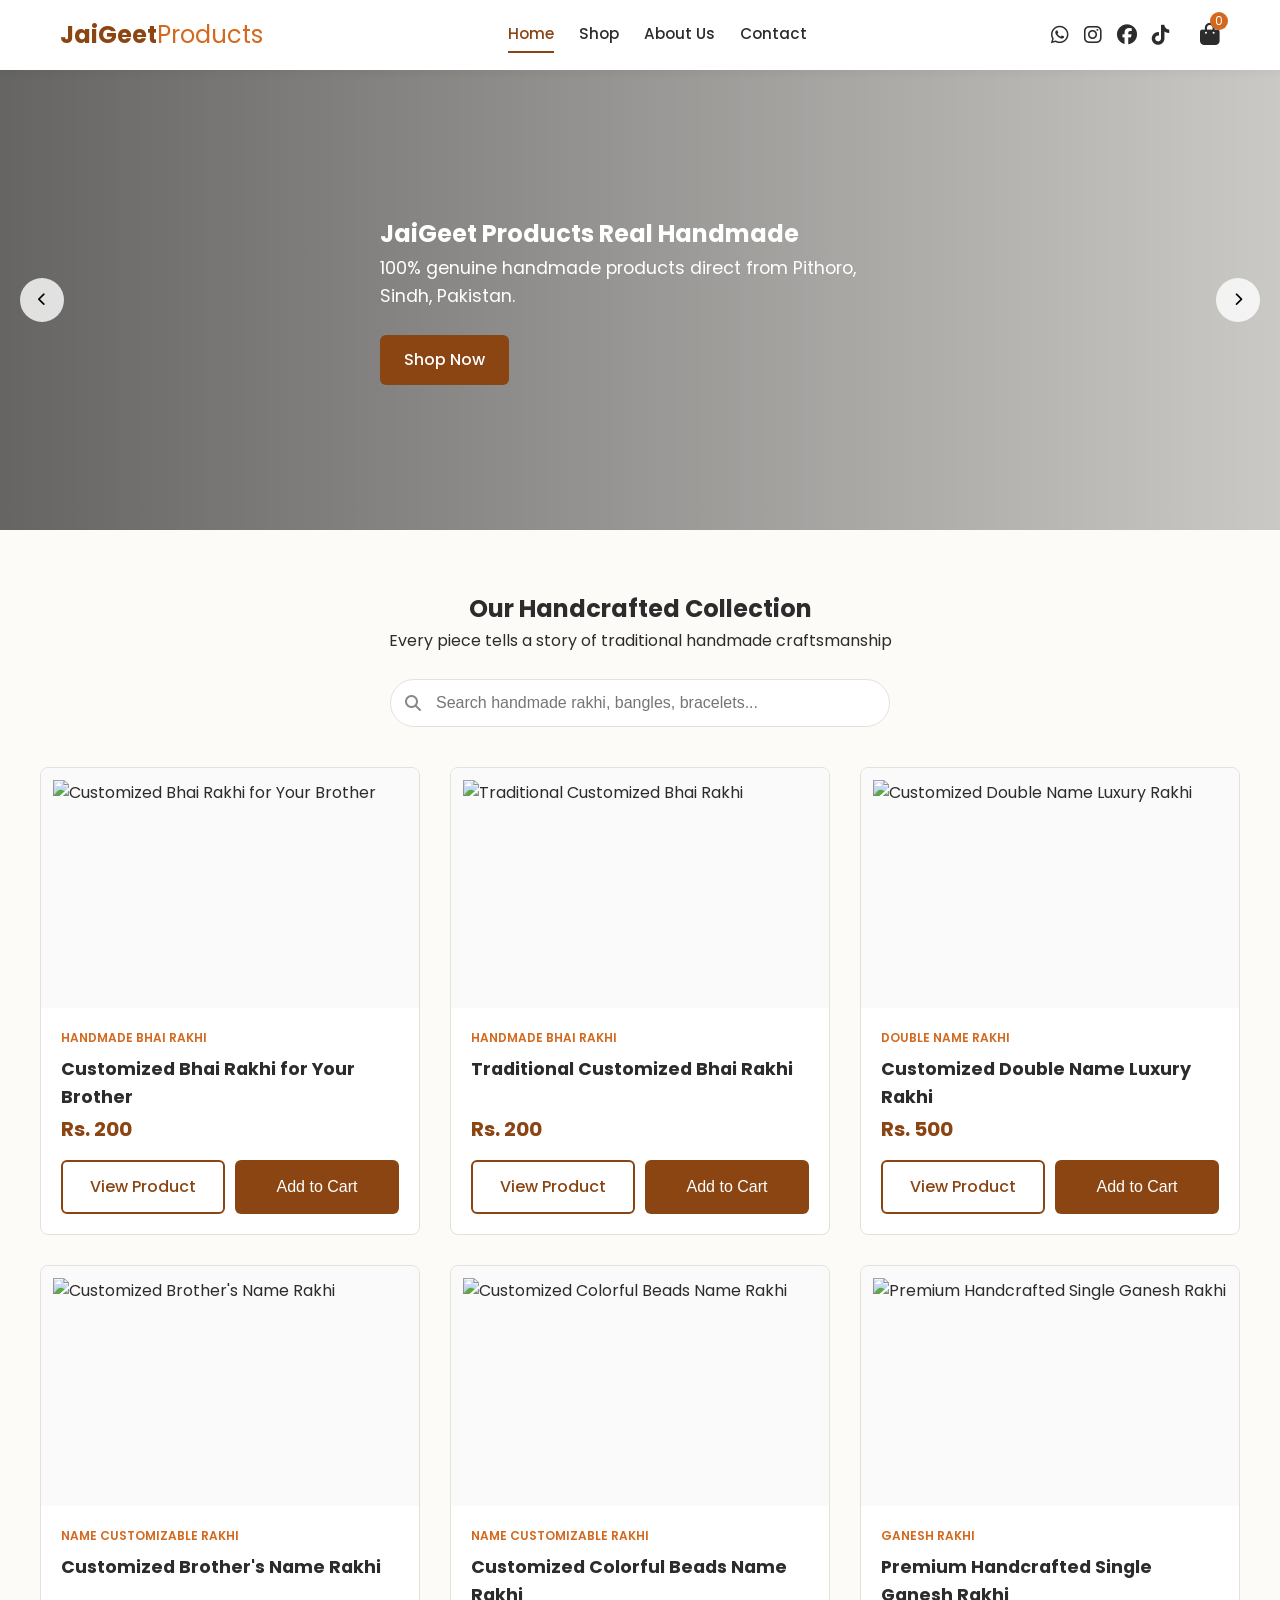
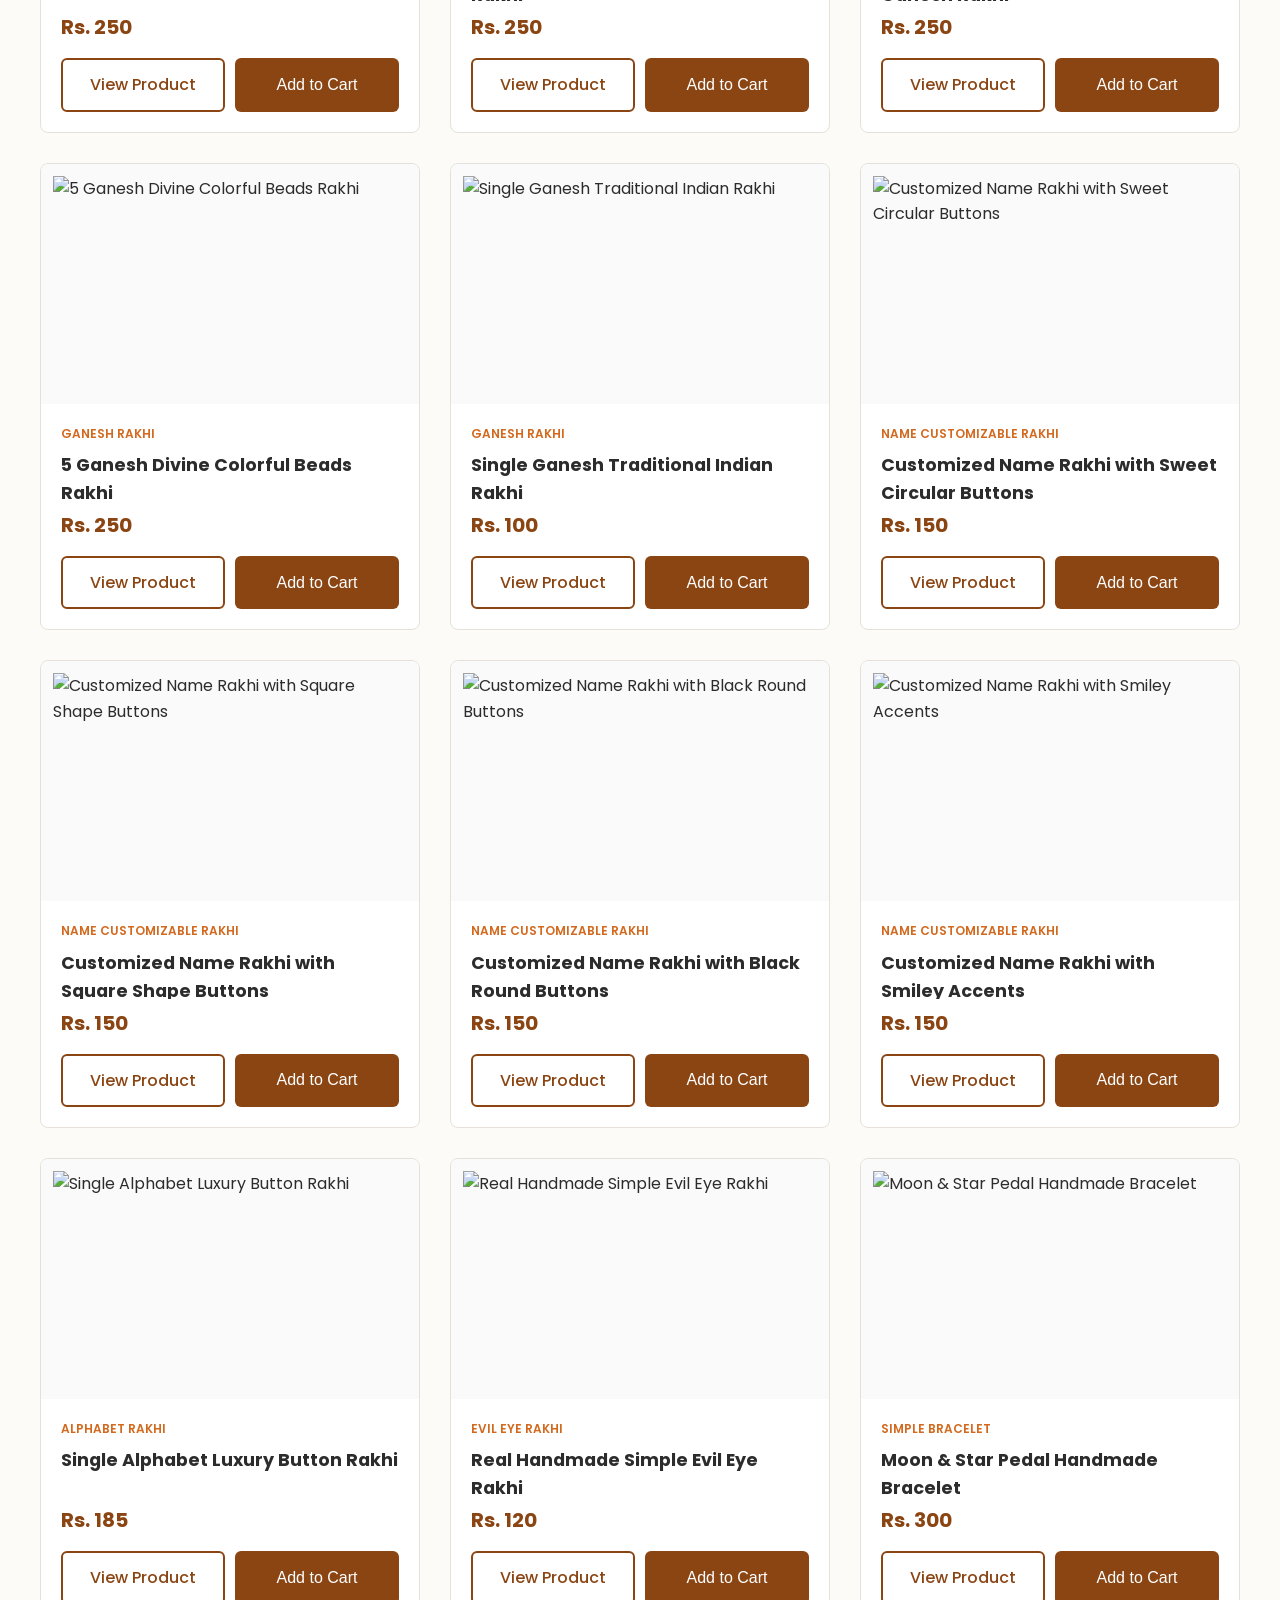
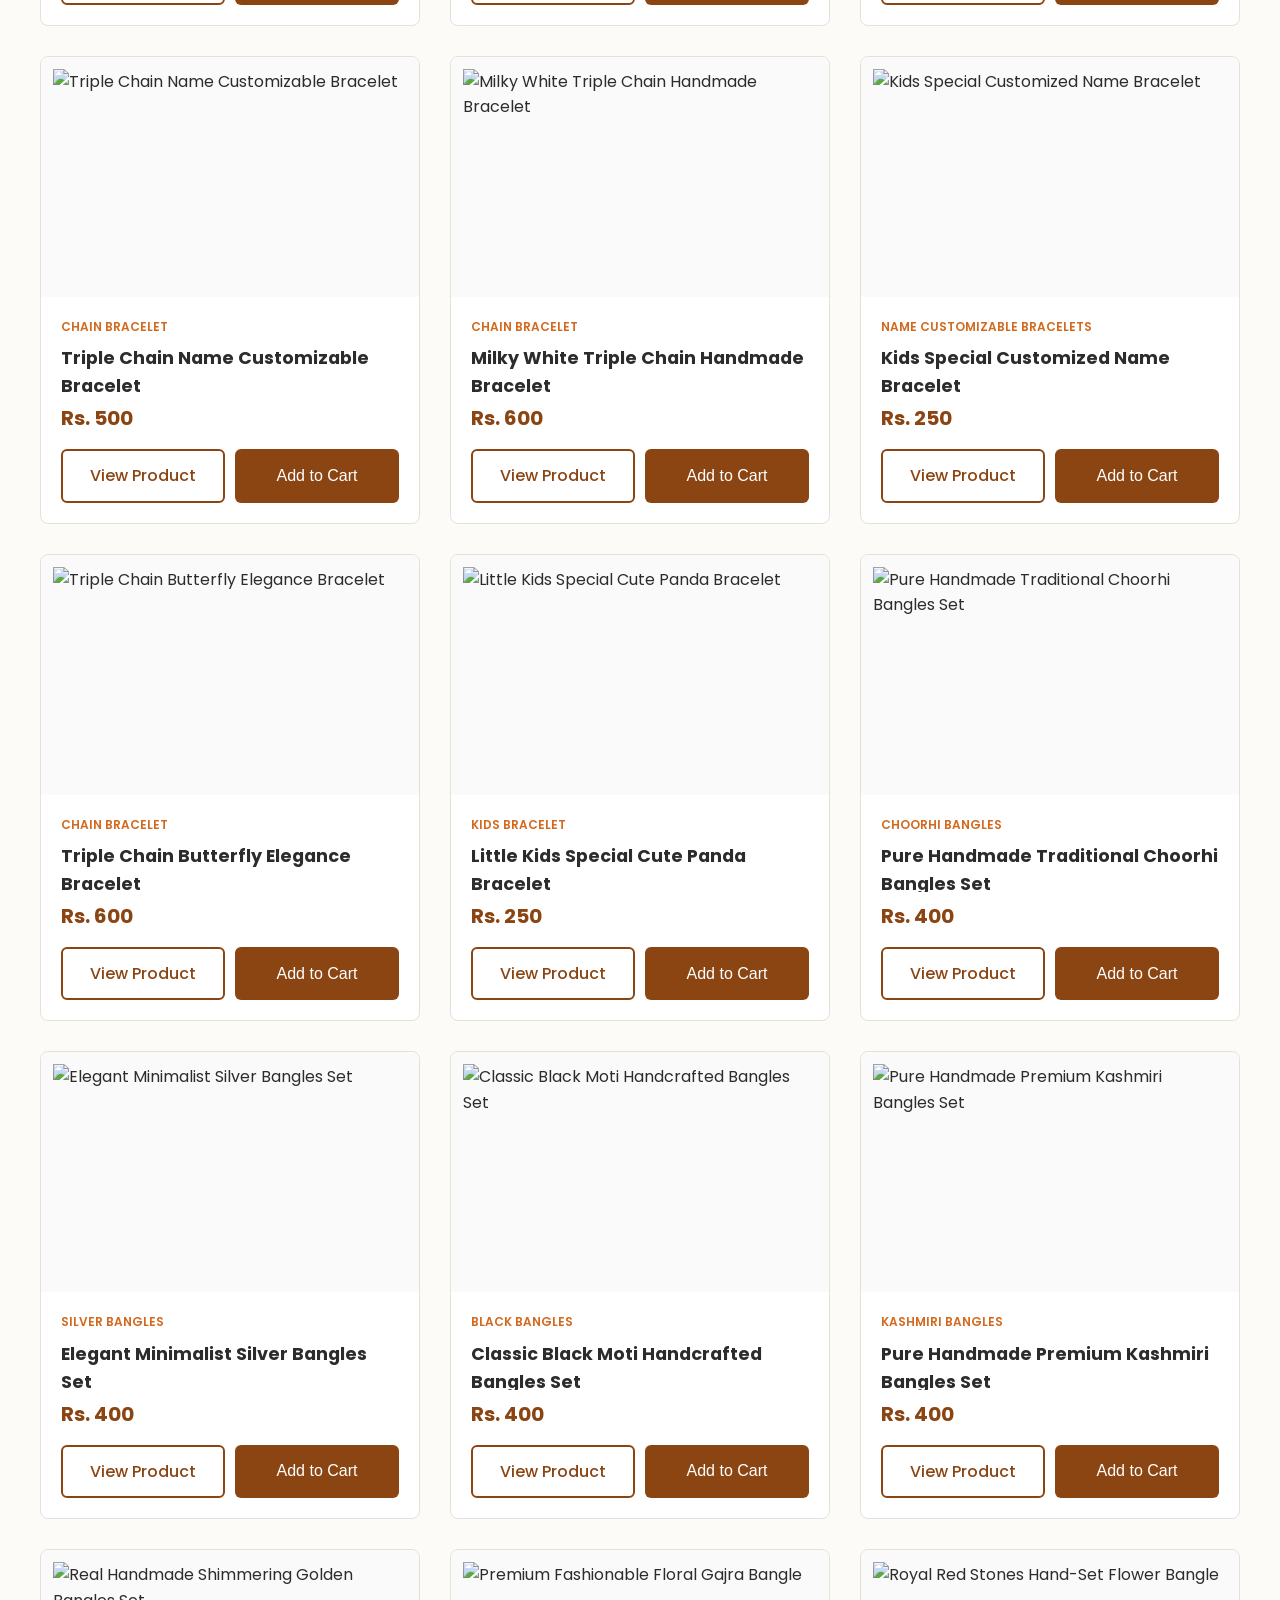
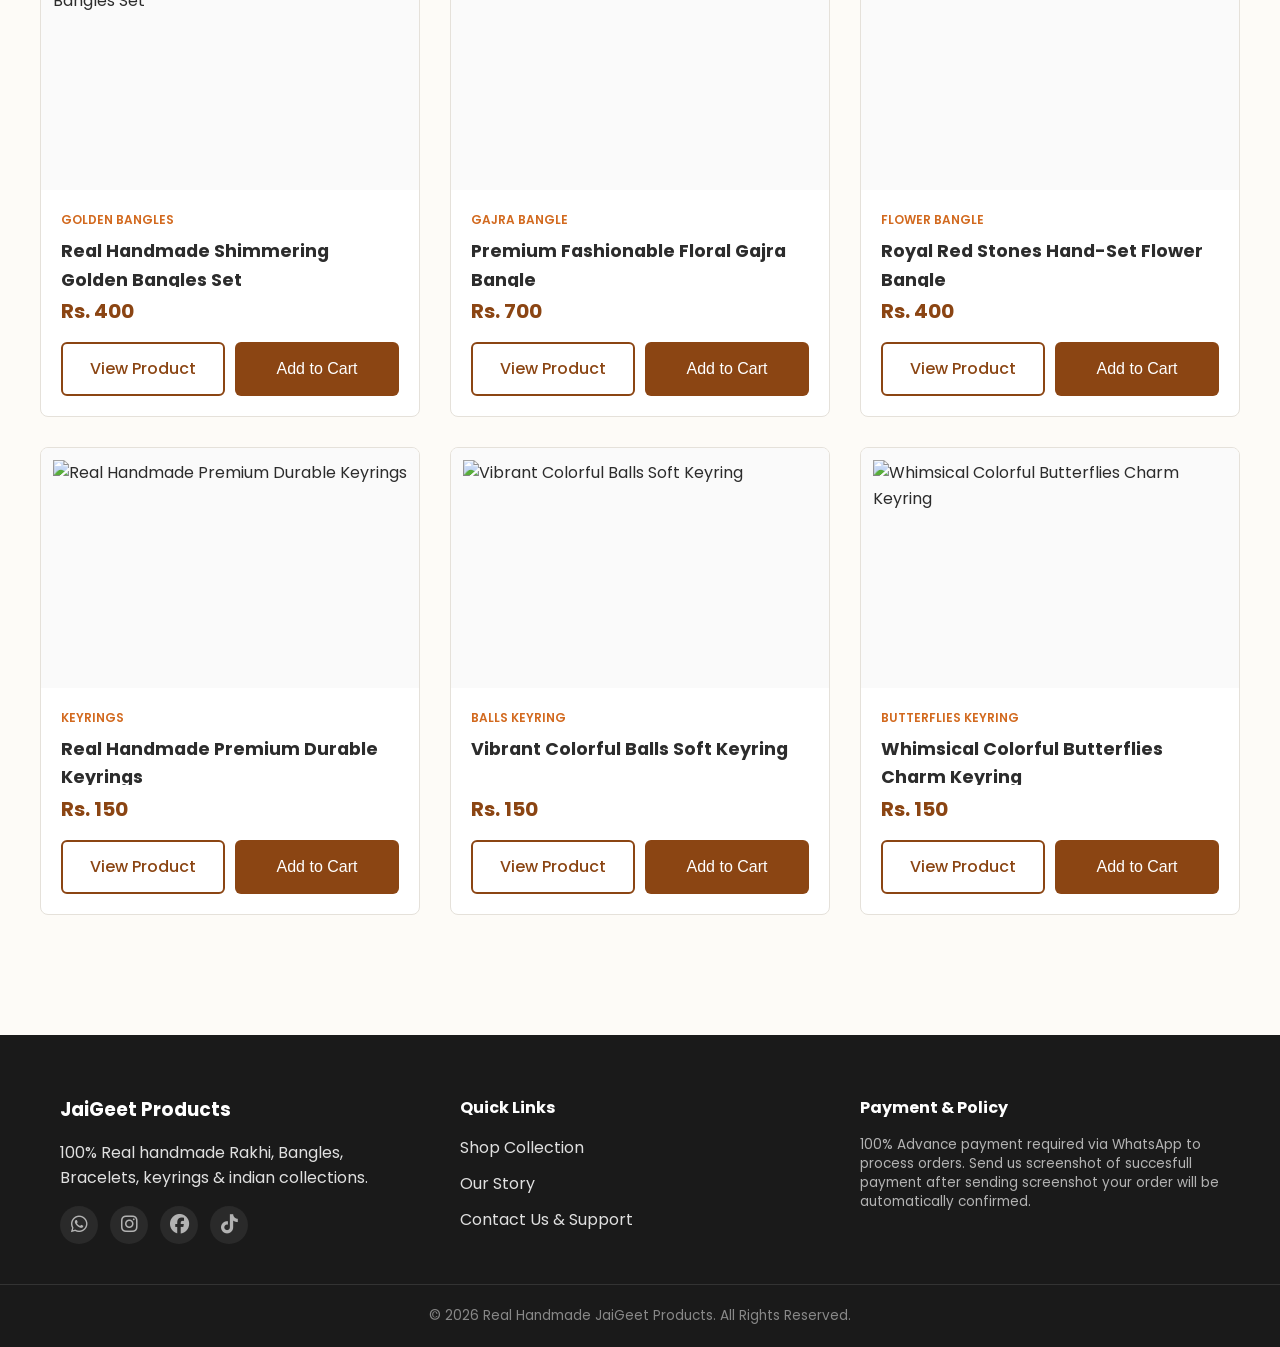
==== index.html @ 89ca619e "Add files via upload" ====
<!DOCTYPE html>
<html lang="en">
<head>
    <meta charset="UTF-8">
    <meta name="viewport" content="width=device-width, initial-scale=1.0">
    <meta name="description" content="JaiGeet Products offers handmade Rakhi, custom bracelets, bangles and keyrings. Order personalized gifts online with high-quality craftsmanship and unique designs.">
    <meta name="keywords" content="JaiGeet Products, Rakhi, Handmade Rakhi, Custom Rakhi, Personalized Rakhi, Rakhi Online, Bracelet, Handmade Bracelet, Name Bracelet, Custom Bracelet, Bangles, Handmade Bangles, Keyring, Custom Keyring, Gift Items, Raksha Bandhan Gifts, Friendship Bracelet, Online Shopping Pakistan, Handmade Gifts Pakistan, JaiGeet">
    <title>JaiGeet Products | Real handmade products</title>
    <!-- Google Fonts & Font Awesome Icons -->
    <link rel="preconnect" href="https://fonts.googleapis.com">
    <link rel="preconnect" href="https://fonts.gstatic.com" crossorigin>
    <link href="https://fonts.googleapis.com/css2?family=Poppins:wght@300;400;500;600;700&display=swap" rel="stylesheet">
    <link rel="stylesheet" href="https://cdnjs.cloudflare.com/ajax/libs/font-awesome/6.4.0/css/all.min.css">
    <link rel="stylesheet" href="style.css">
</head>
<body>

    <!-- Main Navigation Header -->
    <header class="main-header">
        <div class="container nav-container">
            <a href="index.html" class="logo">JaiGeet<span>Products</span></a>
            
            <nav class="nav-menu" id="navMenu">
                <a href="index.html" class="nav-link active">Home</a>
                <a href="index.html#shop-section" class="nav-link">Shop</a>
                <a href="about.html" class="nav-link">About Us</a>
                <a href="contact.html" class="nav-link">Contact</a>
            </nav>

            <div class="header-actions">
                <!-- Social Media Tracking Icons -->
                <div class="header-socials">
                    <a href="https://wa.me/923362759713" target="_blank" aria-label="WhatsApp"><i class="fa-brands fa-whatsapp"></i></a>
                    <a href="https://www.instagram.com/jaigeet_products/" target="_blank" aria-label="Instagram"><i class="fa-brands fa-instagram"></i></a>
                    <a href="https://www.facebook.com/@jaigeet_products/" target="_blank" aria-label="Facebook"><i class="fa-brands fa-facebook"></i></a>
                    <a href="https://www.tiktok.com/@jaigeet_products/" target="_blank" aria-label="TikTok"><i class="fa-brands fa-tiktok"></i></a>
                </div>

                <a href="cart.html" class="cart-icon-btn" aria-label="View Cart">
                    <i class="fa-solid fa-bag-shopping"></i>
                    <span class="cart-counter" id="cartCounter">0</span>
                </a>
                <button class="mobile-toggle" id="mobileToggle" aria-label="Toggle Menu">
                    <i class="fa-solid fa-bars"></i>
                </button>
            </div>
        </div>
    </header>

    <!-- Main Dynamic Banner & Grid Section -->
    <main>
        <!-- Hero Slider Section -->
        <section class="hero-slider">
            <div class="slider-container" id="sliderContainer"></div>
            <button class="slider-btn prev-btn" id="prevSlide" aria-label="Previous Slide"><i class="fa-solid fa-chevron-left"></i></button>
            <button class="slider-btn next-btn" id="nextSlide" aria-label="Next Slide"><i class="fa-solid fa-chevron-right"></i></button>
        </section>

        <!-- Products Showroom Section -->
        <section id="shop-section" class="products-section container">
            <div class="section-header">
                <h1>Our Handcrafted Collection</h1>
                <p>Every piece tells a story of traditional handmade craftsmanship</p>
                <div class="search-wrapper">
                    <i class="fa-solid fa-magnifying-glass search-icon"></i>
                    <input type="text" id="searchBar" placeholder="Search handmade rakhi, bangles, bracelets...">
                </div>
            </div>
            
            <div class="products-grid" id="productsGrid"></div>
        </section>
    </main>

    <!-- Global Footer Component -->
    <footer class="main-footer">
        <div class="container footer-grid">
            <div>
                <h3>JaiGeet Products</h3>
                <p>100% Real handmade Rakhi, Bangles, Bracelets, keyrings & indian collections.</p>
                <div class="footer-socials">
                    <a href="https://wa.me/923362759713" target="_blank" aria-label="WhatsApp"><i class="fa-brands fa-whatsapp"></i></a>
                    <a href="https://www.instagram.com/jaigeet_products/" target="_blank" aria-label="Instagram"><i class="fa-brands fa-instagram"></i></a>
                    <a href="https://www.facebook.com/@jaigeet_products/" target="_blank" aria-label="Facebook"><i class="fa-brands fa-facebook"></i></a>
                    <a href="https://www.tiktok.com/@jaigeet_products/" target="_blank" aria-label="TikTok"><i class="fa-brands fa-tiktok"></i></a>
                </div>
            </div>
            <div>
                <h4>Quick Links</h4>
                <ul class="footer-links">
                    <li><a href="index.html">Shop Collection</a></li>
                    <li><a href="about.html">Our Story</a></li>
                    <li><a href="contact.html">Contact Us & Support</a></li>
                </ul>
            </div>
            <div>
                <h4>Payment & Policy</h4>
                <p style="font-size: 0.85rem; color: #b3b3b3; line-height: 1.4;">100% Advance payment required via WhatsApp to process orders. Send us screenshot of succesfull payment after sending screenshot your order will be automatically confirmed.</p>
            </div>
        </div>
        <div class="footer-bottom">
            <p>&copy; 2026 Real Handmade JaiGeet Products. All Rights Reserved.</p>
        </div>
    </footer>

    <script src="script.js"></script>
</body>
</html>
---- style.css ----
/* --- Global Reset & Design Tokens --- */
:root {
    --primary-color: #8B4513;     
    --accent-color: #D2691E;      
    --dark-color: #2C2C2C;        
    --light-bg: #FDFBF7;          
    --white: #FFFFFF;
    --gray-border: #E5E1DA;
    --success-green: #25D366;     
    --font-family: 'Poppins', sans-serif;
    --transition: all 0.3s ease;
}

* {
    margin: 0;
    padding: 0;
    box-sizing: border-box;
}

body {
    font-family: var(--font-family);
    background-color: var(--light-bg);
    color: var(--dark-color);
    line-height: 1.6;
    overflow-x: hidden;
}

.container {
    width: 100%;
    max-width: 1200px;
    margin: 0 auto;
    padding: 0 20px;
}

a { text-decoration: none; color: inherit; }
img { max-width: 100%; display: block; }

/* --- Global UI Buttons --- */
.btn {
    display: inline-flex;
    align-items: center;
    justify-content: center;
    gap: 10px;
    padding: 12px 24px;
    font-size: 1rem;
    font-weight: 500;
    border-radius: 6px;
    border: none;
    cursor: pointer;
    transition: var(--transition);
    min-height: 48px;
    width: 100%;
}

.btn-primary { background-color: var(--primary-color); color: var(--white); }
.btn-primary:hover { background-color: var(--accent-color); }
.btn-outline { background-color: transparent; border: 2px solid var(--primary-color); color: var(--primary-color); }
.btn-outline:hover { background-color: var(--primary-color); color: var(--white); }

/* --- Social Media Branding Setup --- */
.header-socials { display: flex; gap: 15px; margin-right: 15px; }
.header-socials a { font-size: 1.25rem; color: var(--dark-color); transition: var(--transition); }
.header-socials a:hover .fa-whatsapp { color: #25D366; }
.header-socials a:hover .fa-instagram { color: #E1306C; }
.header-socials a:hover .fa-facebook { color: #1877F2; }
.header-socials a:hover .fa-tiktok { color: #000000; }

.footer-socials { display: flex; gap: 12px; margin-top: 15px; }
.footer-socials a {
    font-size: 1.2rem; color: #b3b3b3; transition: var(--transition);
    background: #2a2a2a; width: 38px; height: 38px;
    display: flex; align-items: center; justify-content: center; border-radius: 50%;
}
.footer-socials a:hover { color: var(--white); transform: translateY(-3px); }
.footer-socials a:hover .fa-whatsapp { background-color: #25D366; color: white; }
.footer-socials a:hover .fa-instagram { background-color: #E1306C; color: white; }
.footer-socials a:hover .fa-facebook { background-color: #1877F2; color: white; }
.footer-socials a:hover .fa-tiktok { background-color: #000000; color: white; }

/* --- Navigation Layout --- */
.main-header { background-color: var(--white); box-shadow: 0 2px 10px rgba(0,0,0,0.05); position: sticky; top: 0; z-index: 1000; }
.nav-container { display: flex; align-items: center; justify-content: space-between; height: 70px; }
.logo { font-size: 1.5rem; font-weight: 700; color: var(--primary-color); }
.logo span { color: var(--accent-color); font-weight: 400; }
.nav-menu { display: flex; gap: 25px; }
.nav-link { font-size: 0.95rem; font-weight: 500; color: var(--dark-color); padding: 5px 0; }
.nav-link.active, .nav-link:hover { color: var(--primary-color); border-bottom: 2px solid var(--primary-color); }
.header-actions { display: flex; align-items: center; gap: 15px; }
.cart-icon-btn { background: transparent; border: none; font-size: 1.4rem; position: relative; cursor: pointer; }
.cart-counter { position: absolute; top: -5px; right: -8px; background-color: var(--accent-color); color: var(--white); font-size: 0.75rem; width: 18px; height: 18px; border-radius: 50%; display: flex; align-items: center; justify-content: center; }
.mobile-toggle { display: none; background: transparent; border: none; font-size: 1.4rem; cursor: pointer; }

/* --- Hero Auto Slider --- */
.hero-slider { position: relative; width: 100%; height: 460px; overflow: hidden; }
.slider-container { width: 100%; height: 100%; display: flex; transition: transform 0.5s ease-in-out; }
.slide { min-width: 100%; height: 100%; position: relative; background-size: cover; background-position: center; display: flex; align-items: center; }
.slide-overlay { position: absolute; top: 0; left: 0; width: 100%; height: 100%; background: linear-gradient(to right, rgba(0,0,0,0.6), rgba(0,0,0,0.2)); }
.slide-content { position: relative; z-index: 10; color: var(--white); padding: 0 40px; max-width: 600px; margin: 0 auto; }
.slide-content h1 { font-size: 2.8rem; line-height: 1.2; margin-bottom: 15px; }
.slide-content p { font-size: 1.1rem; margin-bottom: 25px; }
.slide-content .btn { width: max-content; }
.slider-btn { position: absolute; top: 50%; transform: translateY(-50%); background-color: rgba(255,255,255,0.8); border: none; width: 44px; height: 44px; border-radius: 50%; display: flex; align-items: center; justify-content: center; cursor: pointer; z-index: 20; }
.prev-btn { left: 20px; } .next-btn { right: 20px; }

/* --- Products Showcase Card Mechanics --- */
.products-section { padding: 60px 0; }
.section-header { text-align: center; margin-bottom: 40px; }
.section-header h2 { font-size: 2rem; color: var(--primary-color); }
.search-wrapper { position: relative; max-width: 500px; margin: 25px auto 0 auto; }
.search-icon { position: absolute; left: 15px; top: 50%; transform: translateY(-50%); color: #888; }
.search-wrapper input { width: 100%; padding: 14px 15px 14px 45px; border: 1px solid var(--gray-border); border-radius: 30px; outline: none; font-size: 1rem; }
.products-grid { display: grid; grid-template-columns: repeat(auto-fill, minmax(280px, 1fr)); gap: 30px; margin-top: 30px; }
.product-card { background: var(--white); border: 1px solid var(--gray-border); border-radius: 8px; overflow: hidden; display: flex; flex-direction: column; transition: var(--transition); }
.product-card:hover { transform: translateY(-5px); box-shadow: 0 10px 20px rgba(0,0,0,0.05); }

/* FIXED: Image minimized, perfectly contained, and padding added to prevent clipping */
.product-card-img { 
    width: 100%; 
    height: 240px; 
    object-fit: contain; 
    background-color: #fafafa;
    padding: 12px;
}

.product-card-body { padding: 20px; display: flex; flex-direction: column; flex-grow: 1; }
.product-card-tag { font-size: 0.75rem; text-transform: uppercase; color: var(--accent-color); font-weight: 600; }
.product-card-title { font-size: 1.1rem; margin: 8px 0; height: 50px; overflow: hidden; }
.product-card-price { font-size: 1.25rem; font-weight: 700; color: var(--primary-color); margin-bottom: 15px; }
.product-card-actions { display: grid; grid-template-columns: 1fr 1fr; gap: 10px; margin-top: auto; }

/* --- Hover Zoom Logic for Details page --- */
.back-btn { display: inline-flex; align-items: center; gap: 8px; color: var(--primary-color); margin: 30px 0 20px 0; font-weight: 500; }
.detail-wrapper { display: grid; grid-template-columns: 1fr 1fr; gap: 50px; background: var(--white); padding: 30px; border-radius: 12px; border: 1px solid var(--gray-border); }
.detail-img-container { position: relative; overflow: hidden; border-radius: 8px; cursor: zoom-in; max-height: 460px; }

/* FIXED: Detail page image fixed to ensure full view without cutting edges */
.detail-img { 
    width: 100%; 
    height: 100%; 
    object-fit: contain; 
    background-color: #fafafa;
    padding: 15px;
    transition: transform 0.15s ease-out; 
}

.detail-info h1 { font-size: 2.2rem; color: var(--primary-color); margin-bottom: 10px; }
.detail-price { font-size: 1.8rem; font-weight: 700; margin-bottom: 20px; }
.detail-meta-box { background-color: #FFFDF9; border: 1px dashed var(--accent-color); padding: 15px; border-radius: 6px; margin: 20px 0; }

/* --- About & Contact --- */
.about-container { display: grid; grid-template-columns: 1fr 1fr; gap: 40px; padding: 40px 0; align-items: center; }
.about-img img { border-radius: 12px; height: 400px; width: 100%; object-fit: cover; }
.contact-wrapper { display: grid; grid-template-columns: 1fr 1.2fr; gap: 50px; padding: 40px 0; }
.contact-form { background: var(--white); padding: 30px; border-radius: 8px; border: 1px solid var(--gray-border); }
.form-group { margin-bottom: 20px; }
.form-group label { display: block; font-size: 0.9rem; margin-bottom: 6px; font-weight: 500; }
.form-group input, .form-group textarea { width: 100%; padding: 12px; border: 1px solid var(--gray-border); border-radius: 6px; outline: none; }

/* --- Cart Page Architecture --- */
.cart-wrapper-layout { display: grid; grid-template-columns: 1.8fr 1fr; gap: 30px; margin: 30px 0 60px 0; }
.cart-item { background: var(--white); padding: 20px; border-radius: 8px; border: 1px solid var(--gray-border); display: flex; gap: 20px; align-items: center; margin-bottom: 15px; }

/* FIXED: Small cart thumbnail image fixed to contain within its bounding box */
.cart-item-img { 
    width: 80px; 
    height: 80px; 
    object-fit: contain; 
    background-color: #fafafa;
    border: 1px solid var(--gray-border);
    border-radius: 6px; 
    padding: 4px;
}

.cart-item-details { flex-grow: 1; }
.cart-qty-controls { display: flex; align-items: center; border: 1px solid var(--gray-border); border-radius: 4px; }
.qty-btn { background: transparent; border: none; width: 32px; height: 32px; cursor: pointer; font-size: 1.1rem; }
.qty-val { padding: 0 10px; font-weight: 500; }
.remove-item-btn { background: transparent; border: none; color: #cc0000; cursor: pointer; padding: 10px; font-size: 1.1rem; }
.cart-summary-card { background: var(--white); border: 1px solid var(--gray-border); border-radius: 8px; padding: 25px; height: max-content; }
.summary-row { display: flex; justify-content: space-between; margin-bottom: 15px; }
.advance-notice-box { background-color: #FFF9F3; border-left: 4px solid var(--accent-color); padding: 12px; margin: 15px 0; font-size: 0.85rem; display: flex; gap: 8px; }
.total-row { font-size: 1.3rem; font-weight: 700; }
.advance-payable { color: #27ae60; font-weight: 600; background-color: #effaf3; padding: 10px; border-radius: 4px; margin-bottom: 20px; }
.btn-whatsapp-checkout { background-color: var(--success-green); color: var(--white); }
.btn-whatsapp-checkout:hover { background-color: #1ebe56; }
.cart-empty-msg { text-align: center; padding: 40px; background: white; border-radius: 8px; width: 100%; grid-column: 1/-1; }

/* --- Footer Structures --- */
.main-footer { background: #1A1A1A; color: #E0E0E0; padding: 60px 0 20px 0; margin-top: 60px; }
.footer-grid { display: grid; grid-template-columns: repeat(auto-fit, minmax(250px, 1fr)); gap: 40px; }
.footer-grid h3, .footer-grid h4 { color: var(--white); margin-bottom: 15px; }
.footer-links { list-style: none; } .footer-links li { margin-bottom: 10px; }
.footer-bottom { text-align: center; border-top: 1px solid #333; padding-top: 20px; margin-top: 40px; font-size: 0.85rem; color: #888; }

/* --- Mobile Responsiveness Layout --- */
@media (max-width: 850px) {
    .nav-menu { display: none; flex-direction: column; position: absolute; top: 70px; left: 0; width: 100%; background: var(--white); padding: 20px; gap: 15px; border-top: 1px solid var(--gray-border); box-shadow: 0 10px 15px rgba(0,0,0,0.05); }
    .nav-menu.mobile-open { display: flex; }
    .mobile-toggle { display: block; }
    .header-socials { display: none; } 
    .hero-slider { height: 360px; }
    .slide-content h1 { font-size: 2rem; }
    .detail-wrapper, .about-container, .contact-wrapper, .cart-wrapper-layout { grid-template-columns: 1fr; gap: 30px; }
}
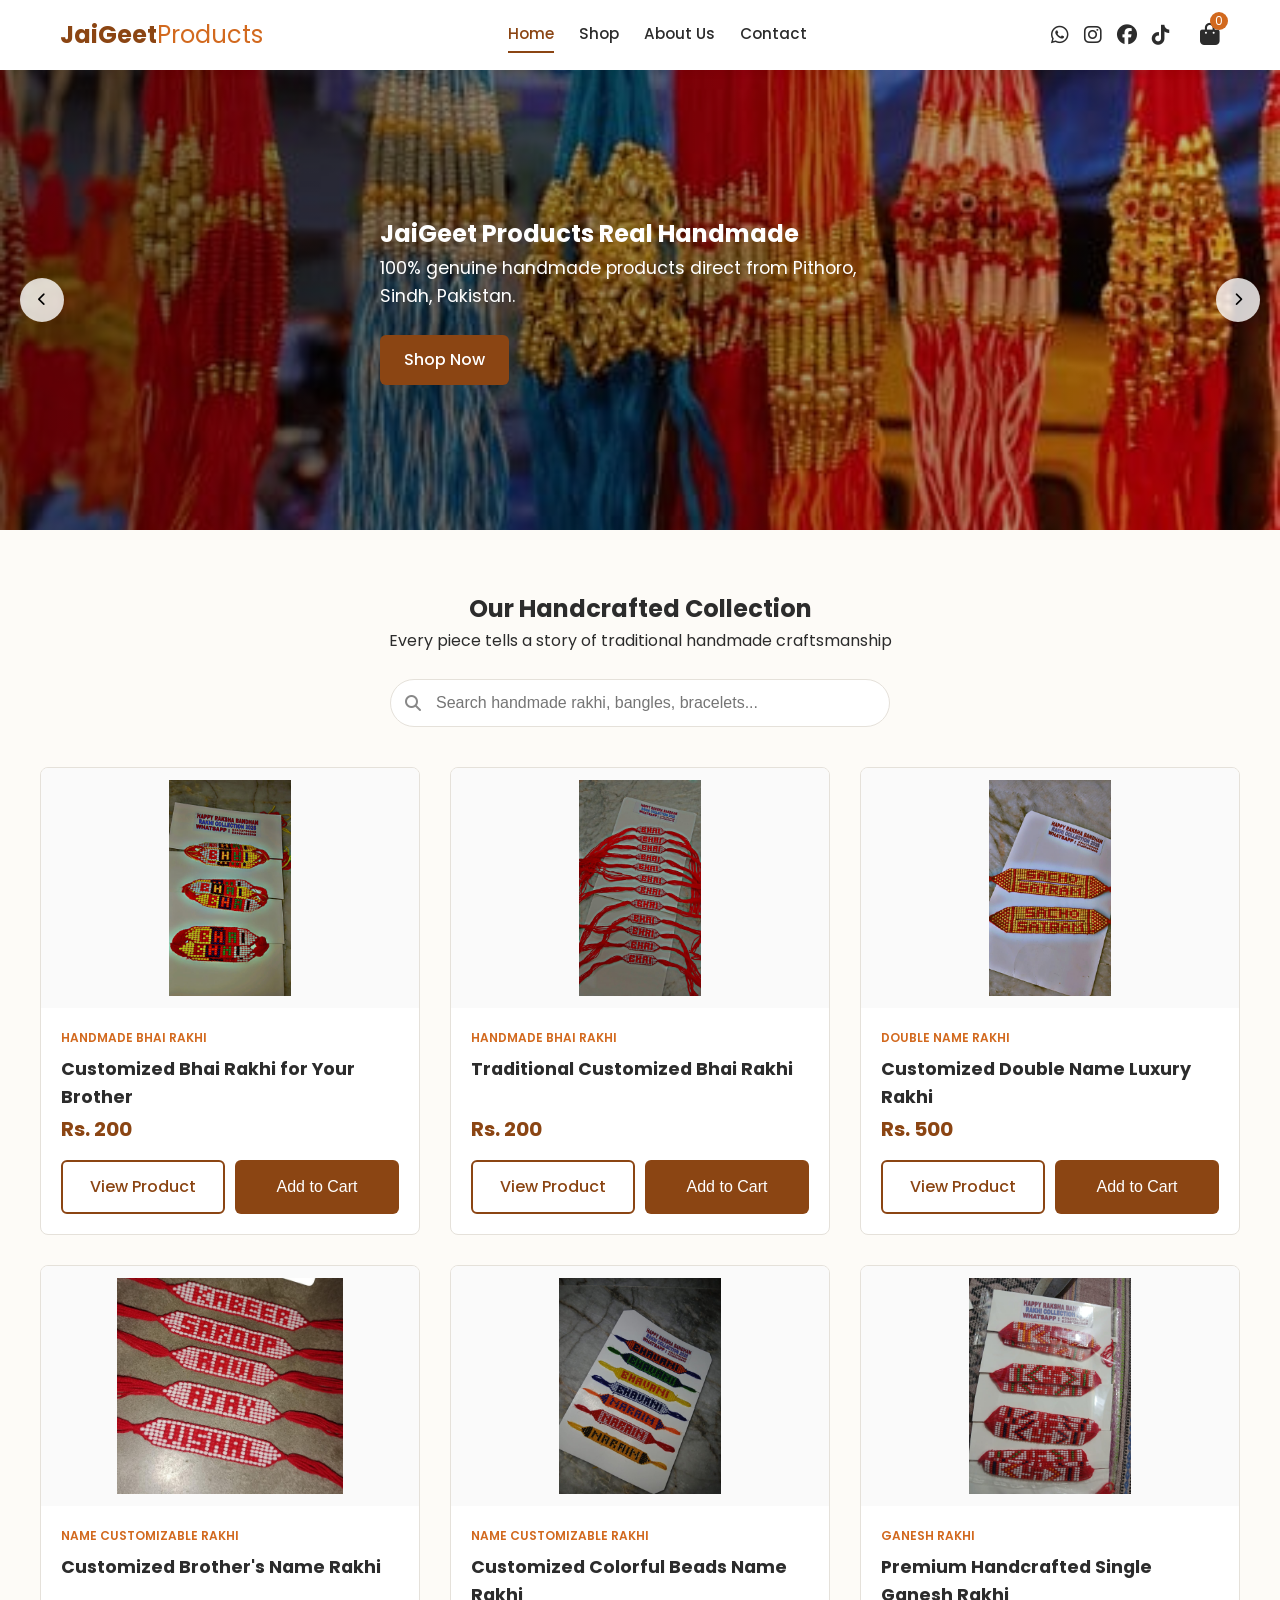
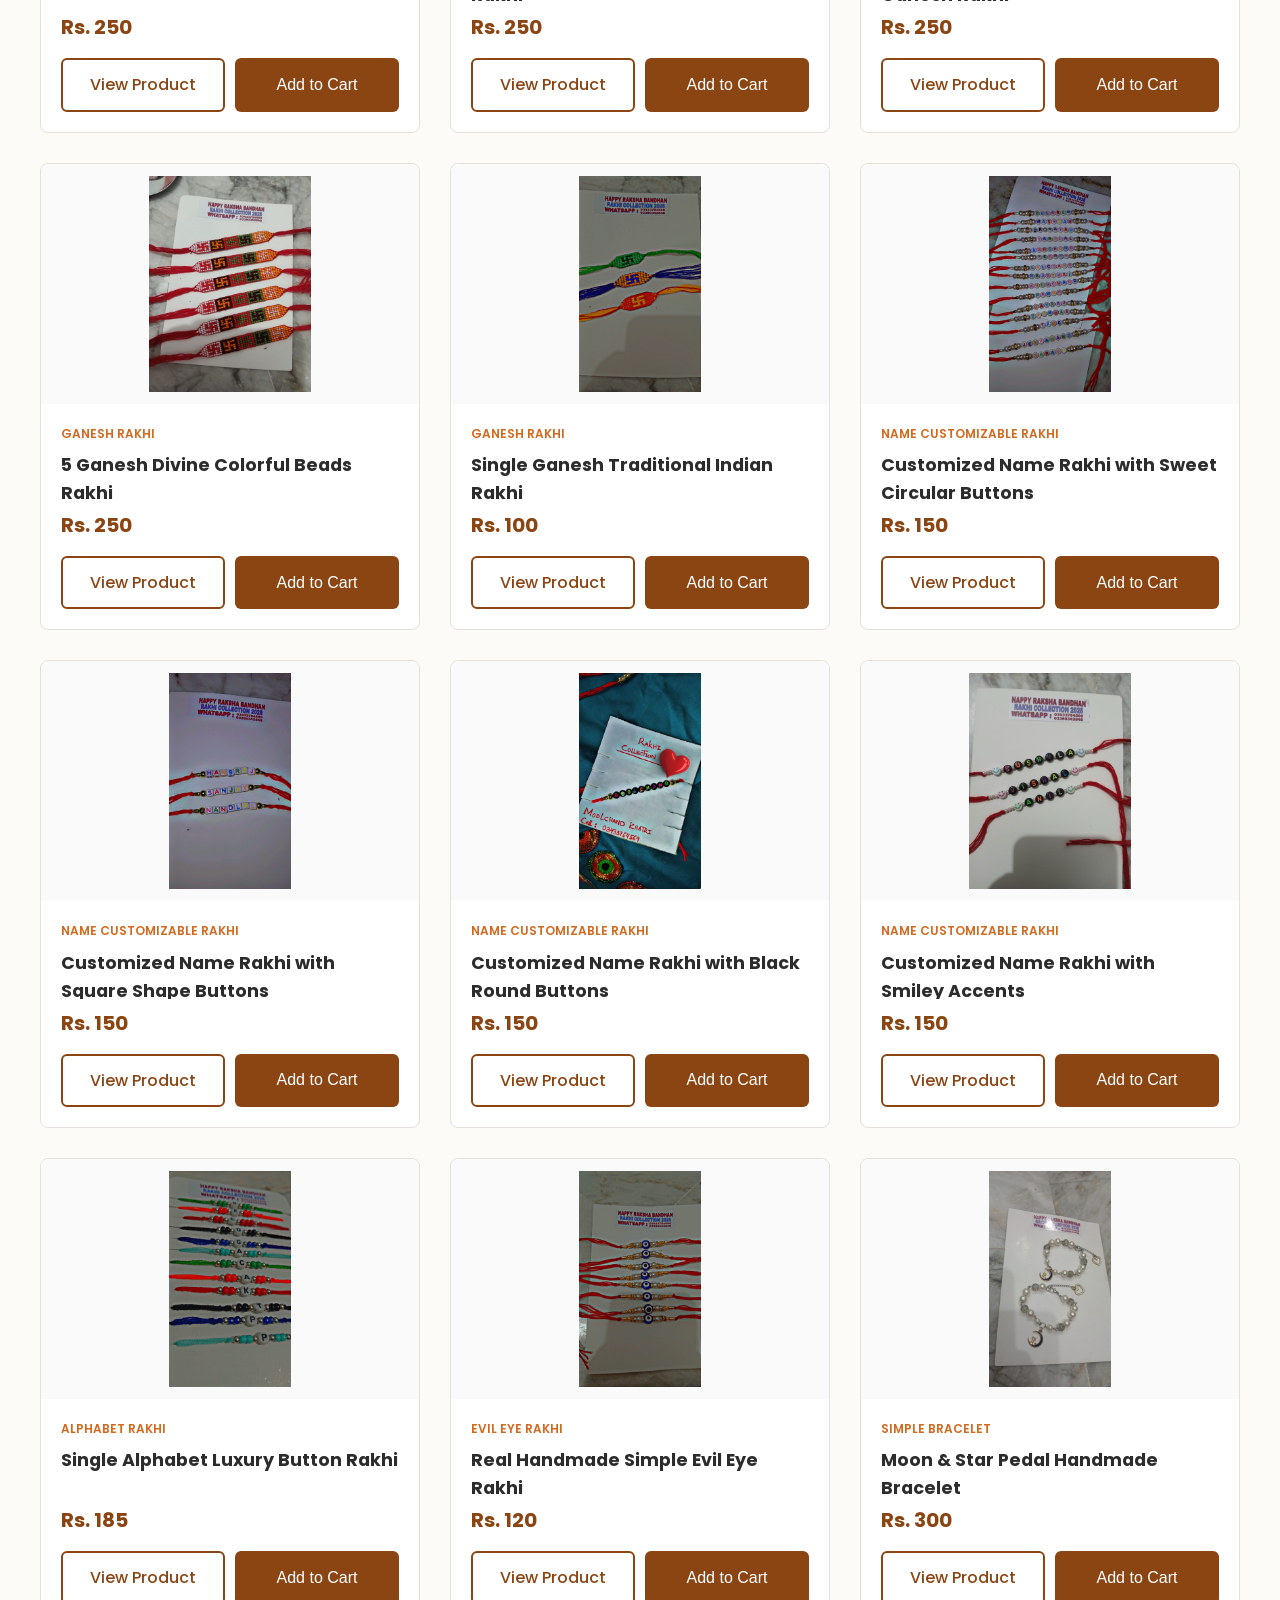
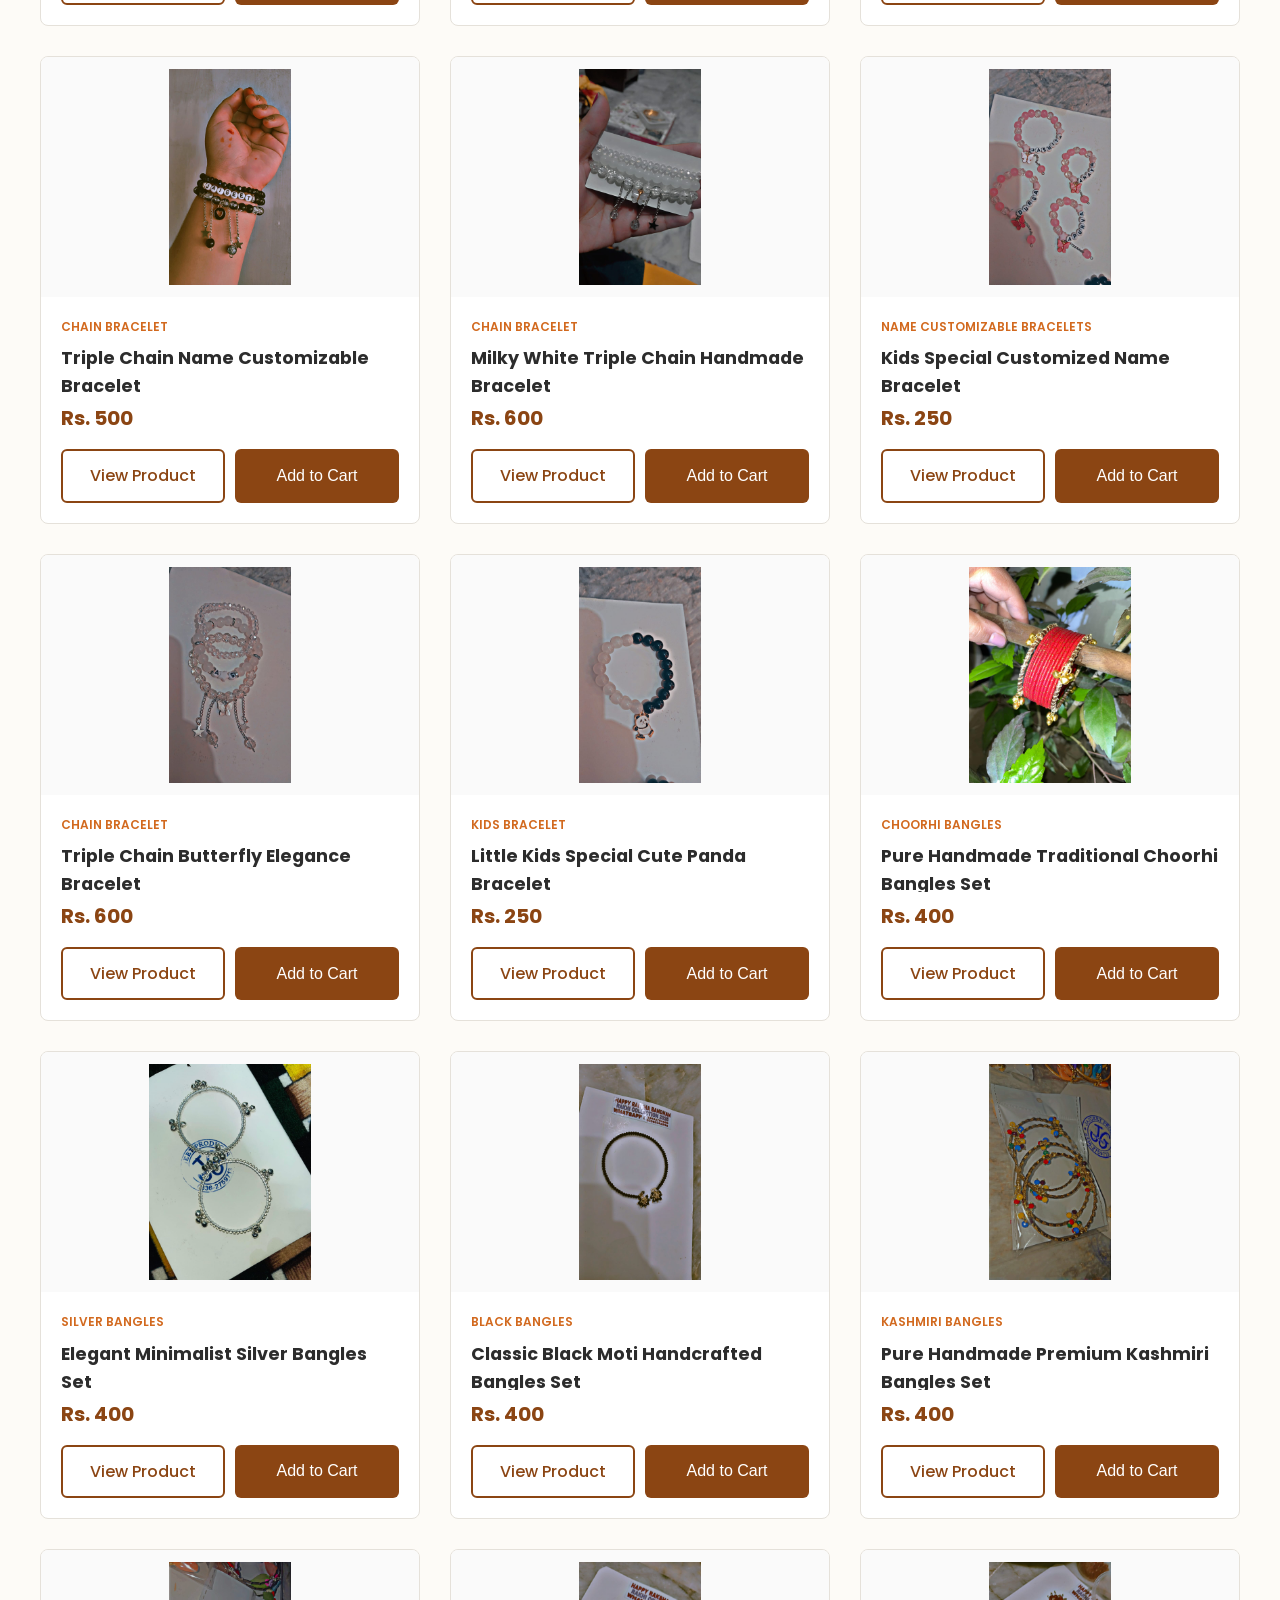
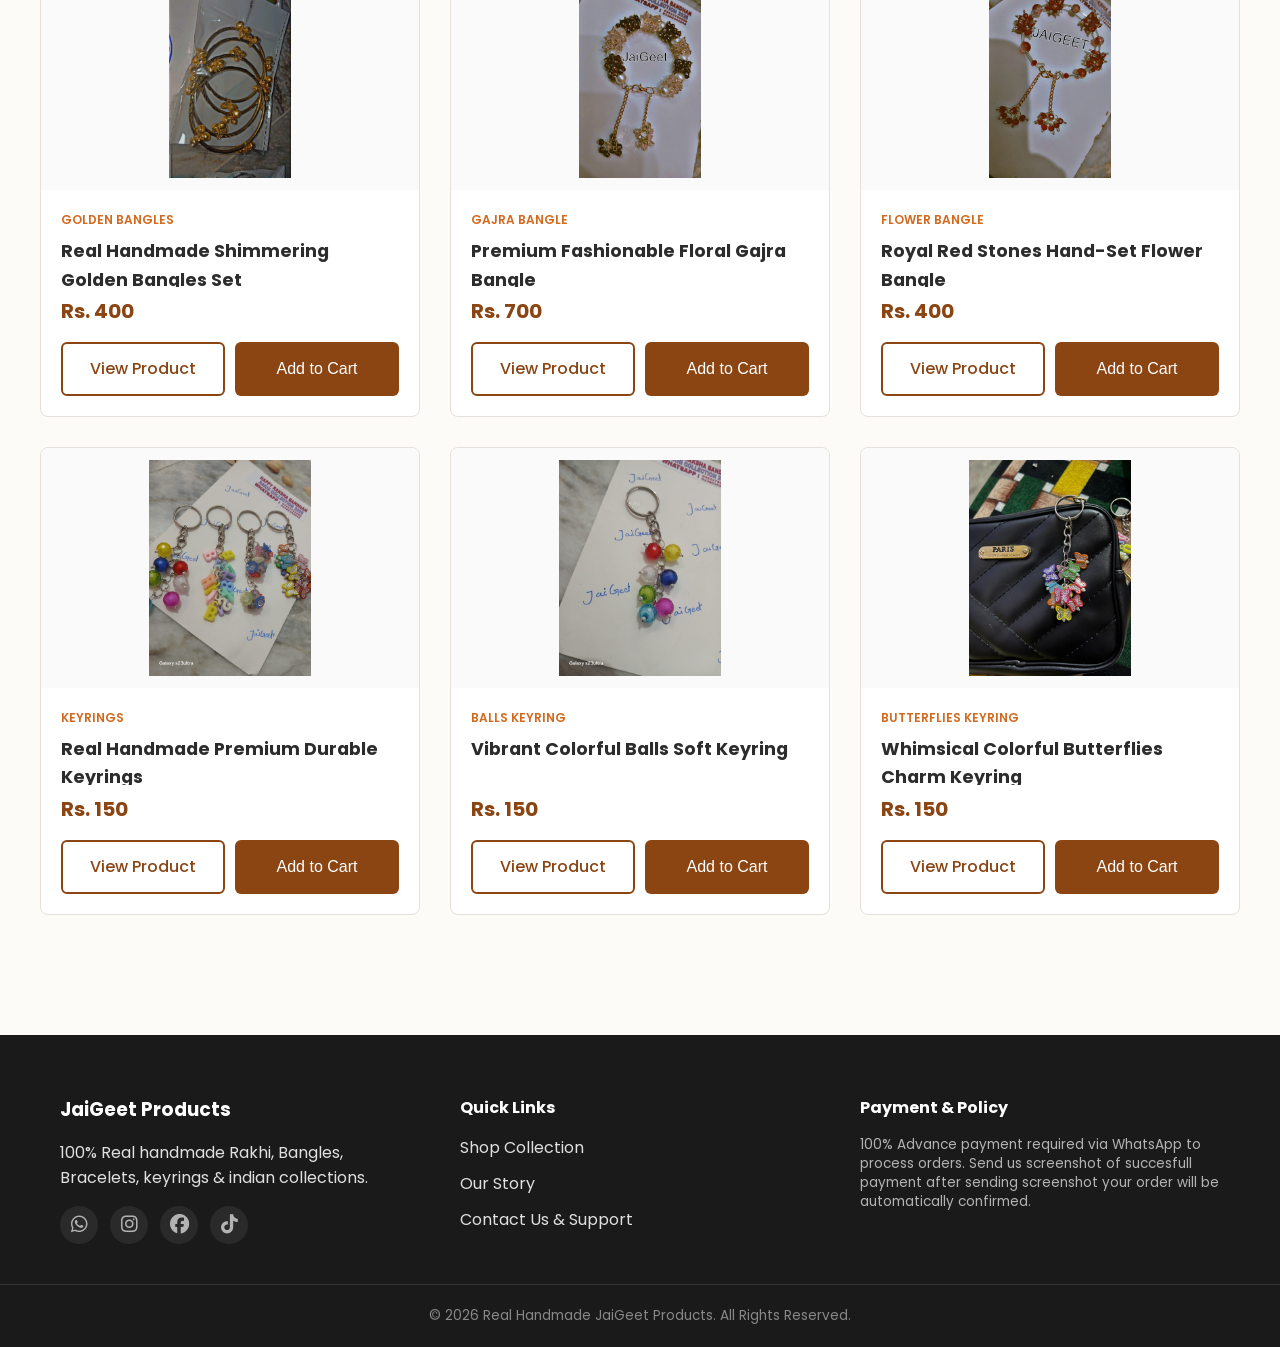
==== commit fbea307c: "Update index.html" ====
--- a/index.html
+++ b/index.html
@@ -3,9 +3,13 @@
 <head>
     <meta charset="UTF-8">
     <meta name="viewport" content="width=device-width, initial-scale=1.0">
-    <meta name="description" content="JaiGeet Products offers handmade Rakhi, custom bracelets, bangles and keyrings. Order personalized gifts online with high-quality craftsmanship and unique designs.">
-    <meta name="keywords" content="JaiGeet Products, Rakhi, Handmade Rakhi, Custom Rakhi, Personalized Rakhi, Rakhi Online, Bracelet, Handmade Bracelet, Name Bracelet, Custom Bracelet, Bangles, Handmade Bangles, Keyring, Custom Keyring, Gift Items, Raksha Bandhan Gifts, Friendship Bracelet, Online Shopping Pakistan, Handmade Gifts Pakistan, JaiGeet">
-    <title>JaiGeet Products | Real handmade products</title>
+    <meta name="description" content="Shop premium handicrafted products at jaigeet. Explore our customized name rakhis, designer chain bracelets, traditional kashmiri bangles, and colorful keyrings.">
+    <meta name="keywords" content="handmade rakhi, customized name rakhi, custom bracelets, kashmiri bangles, ganesh rakhi, jaigeet products">
+    <title>JaiGeet Products | Handmade rakhis, custom bracelets & kashmiri bangles</title>
+    <meta property="og:title" content="JaiGeet Products | Premium Handmade Collections">
+    <meta property="og:description" content="Explore beautiful customized name Rakhis and traditional handmade bangles.">
+    <meta property="og:image" content="images/product-2.jpeg">
+    <meta property="og:url" content="https://laleshwar529.github.io/Jaigeet-products-Indian-rakhi-bangles-bracelets-and-keyrings/">
     <!-- Google Fonts & Font Awesome Icons -->
     <link rel="preconnect" href="https://fonts.googleapis.com">
     <link rel="preconnect" href="https://fonts.gstatic.com" crossorigin>
@@ -104,4 +108,4 @@
 
     <script src="script.js"></script>
 </body>
-</html>+</html>
